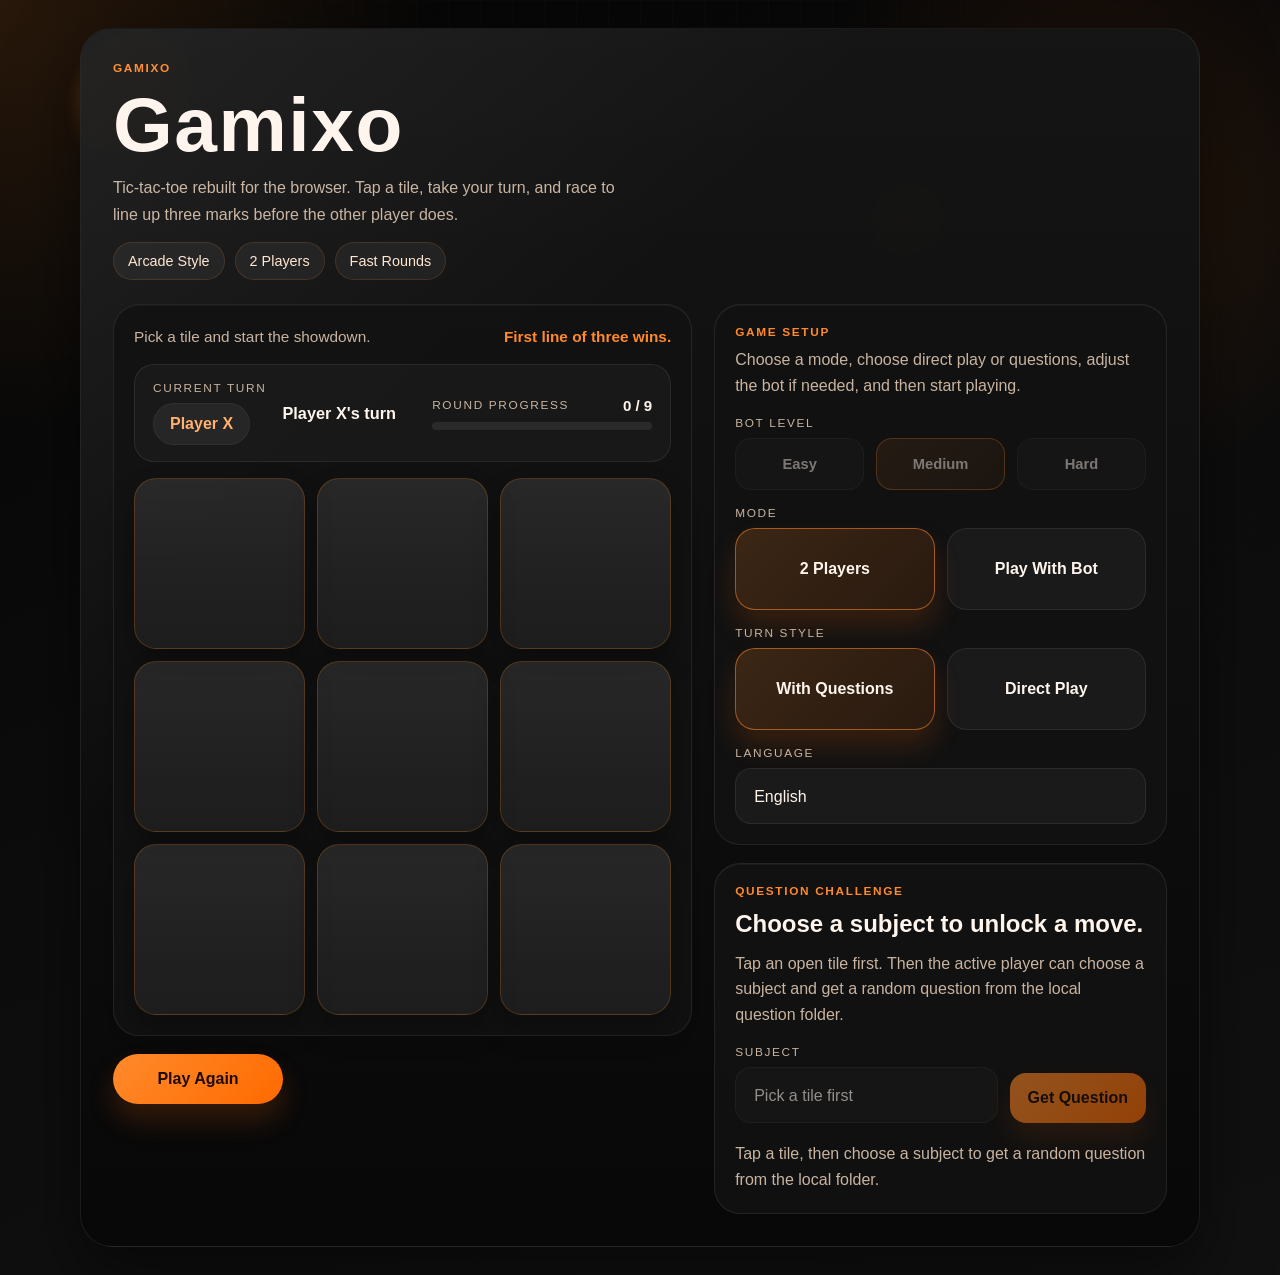
==== web/gamixo/index.html @ 74c3f512 "adding question choice" ====
<!DOCTYPE html>
<html lang="en">
<head>
  <meta charset="UTF-8">
  <meta name="viewport" content="width=device-width, initial-scale=1.0">
  <title>Gamixo</title>
  <link rel="stylesheet" href="../styles.css?v=20260408-2">
</head>
<body>
  <main class="app-shell">
    <div class="orb orb-one" aria-hidden="true"></div>
    <div class="orb orb-two" aria-hidden="true"></div>
    <div class="orb orb-three" aria-hidden="true"></div>

    <section class="hero-card">
      <header class="hero-header">
        <div class="brand-panel">
          <p class="eyebrow">Gamixo</p>
          <h1>Gamixo</h1>
          <p id="subtitleText" class="subtitle">
            Tic-tac-toe rebuilt for the browser. Tap a tile, take your turn, and race to line up three marks before the other player does.
          </p>
          <div id="highlightsStrip" class="fun-strip" aria-label="Game highlights">
            <span id="pillArcade" class="fun-pill">Arcade Style</span>
            <span id="pillPlayers" class="fun-pill">2 Players</span>
            <span id="pillRounds" class="fun-pill">Fast Rounds</span>
          </div>
        </div>
      </header>

      <div class="play-layout">
        <section class="board-stage">
          <div class="board-frame">
            <div class="board-caption">
              <span id="boardCaptionLead">Pick a tile and start the showdown.</span>
              <span id="boardCaptionAccent" class="caption-accent">First line of three wins.</span>
            </div>
            <div class="board-status">
              <div class="turn-indicator">
                <span id="turnLabel" class="turn-label">Current Turn</span>
                <strong id="turnBadge" class="turn-badge">Player X</strong>
              </div>
              <p id="statusMessage" class="status-message">Player X's turn</p>
              <div class="progress-block">
                <div class="progress-copy">
                  <span id="progressLabel" class="turn-label">Round Progress</span>
                  <strong id="progressValue" class="progress-value">0 / 9</strong>
                </div>
                <div class="progress-track" aria-hidden="true">
                  <span id="progressFill" class="progress-fill"></span>
                </div>
              </div>
            </div>
            <div id="board" class="board" aria-label="Tic-Tac-Toe board" role="grid">
              <button class="cell" type="button" data-index="0" aria-label="Row 1 Column 1"></button>
              <button class="cell" type="button" data-index="1" aria-label="Row 1 Column 2"></button>
              <button class="cell" type="button" data-index="2" aria-label="Row 1 Column 3"></button>
              <button class="cell" type="button" data-index="3" aria-label="Row 2 Column 1"></button>
              <button class="cell" type="button" data-index="4" aria-label="Row 2 Column 2"></button>
              <button class="cell" type="button" data-index="5" aria-label="Row 2 Column 3"></button>
              <button class="cell" type="button" data-index="6" aria-label="Row 3 Column 1"></button>
              <button class="cell" type="button" data-index="7" aria-label="Row 3 Column 2"></button>
              <button class="cell" type="button" data-index="8" aria-label="Row 3 Column 3"></button>
            </div>
          </div>

          <div class="controls">
            <button id="resetButton" class="reset-button" type="button">Play Again</button>
          </div>
        </section>

        <aside class="side-panel">
          <section class="settings-card">
            <div class="settings-copy">
              <p id="setupTitle" class="panel-kicker">Game Setup</p>
              <p id="setupHint" class="panel-hint">Choose a mode, adjust the bot if needed, and then start playing.</p>
            </div>
            <div class="top-bar">
              <div class="level-switcher">
                <label id="botLevelLabel" class="language-label" for="botLevelSelect">Bot Level</label>
                <div class="chip-group" role="group" aria-labelledby="botLevelLabel">
                  <button id="levelEasyButton" class="chip-button" type="button" data-level="easy">Easy</button>
                  <button id="levelMediumButton" class="chip-button" type="button" data-level="medium">Medium</button>
                  <button id="levelHardButton" class="chip-button" type="button" data-level="hard">Hard</button>
                </div>
                <select id="botLevelSelect" class="language-select visually-hidden">
                  <option value="easy">Easy</option>
                  <option value="medium">Medium</option>
                  <option value="hard">Hard</option>
                </select>
              </div>
              <div class="mode-switcher">
                <label id="modeLabel" class="language-label" for="modeSelect">Mode</label>
                <div class="option-grid" role="group" aria-labelledby="modeLabel">
                  <button id="modeHumanButton" class="option-card" type="button" data-mode="human">2 Players</button>
                  <button id="modeBotButton" class="option-card" type="button" data-mode="bot">Play With Bot</button>
                </div>
                <select id="modeSelect" class="language-select visually-hidden">
                  <option value="human">2 Players</option>
                  <option value="bot">Play With Bot</option>
                </select>
              </div>
              <div class="play-style-switcher">
                <label id="playStyleLabel" class="language-label" for="playStyleSelect">Turn Style</label>
                <div class="option-grid" role="group" aria-labelledby="playStyleLabel">
                  <button id="playStyleQuestionsButton" class="option-card" type="button" data-play-style="questions">With Questions</button>
                  <button id="playStyleDirectButton" class="option-card" type="button" data-play-style="direct">Direct Play</button>
                </div>
                <select id="playStyleSelect" class="language-select visually-hidden">
                  <option value="questions">With Questions</option>
                  <option value="direct">Direct Play</option>
                </select>
              </div>
              <div class="language-switcher">
                <label id="languageLabel" class="language-label" for="languageSelect">Language</label>
                <select id="languageSelect" class="language-select">
                  <option value="en">English</option>
                  <option value="ar">العربية</option>
                </select>
              </div>
            </div>
          </section>

          <section id="quizPanel" class="quiz-panel" aria-live="polite">
            <div class="quiz-copy">
              <p id="quizKicker" class="quiz-kicker">Question Challenge</p>
              <h2 id="questionPrompt" class="quiz-question">Answer a question to claim your tile.</h2>
              <p id="questionMeta" class="quiz-meta">
                Pick any open tile, choose a subject, and get a random question. Wrong answers pass that tile to the other player.
              </p>
            </div>
            <div class="subject-controls">
              <label class="subject-picker" for="subjectSelect">
                <span id="subjectLabel" class="subject-label">Subject</span>
                <select id="subjectSelect" class="subject-select"></select>
              </label>
              <button id="loadQuestionButton" class="subject-button" type="button">Get Question</button>
            </div>
            <div id="choiceList" class="choice-list" role="list"></div>
            <p id="questionResult" class="question-result">Tap a tile when you're ready to start.</p>
          </section>
        </aside>
      </div>
    </section>
  </main>

  <script src="../script.js?v=20260408-2"></script>
</body>
</html>
---- web/styles.css ----
:root {
  --bg-base: #080808;
  --bg-surface: #121212;
  --bg-panel: rgba(18, 18, 18, 0.9);
  --bg-soft: rgba(255, 255, 255, 0.04);
  --border-soft: rgba(255, 255, 255, 0.08);
  --border-strong: rgba(255, 136, 26, 0.22);
  --text-main: #fff5ed;
  --text-soft: #c9b4a1;
  --accent-main: #ff8a2b;
  --accent-strong: #ff6a00;
  --accent-glow: rgba(255, 106, 0, 0.18);
  --win-glow: rgba(255, 214, 122, 0.24);
  --shadow-heavy: 0 26px 70px rgba(0, 0, 0, 0.5);
}

* {
  box-sizing: border-box;
}

html,
body {
  min-height: 100%;
}

body {
  margin: 0;
  font-family: "Avenir Next", "Trebuchet MS", "Segoe UI", sans-serif;
  color: var(--text-main);
  background:
    radial-gradient(circle at top left, rgba(255, 138, 43, 0.14), transparent 24%),
    radial-gradient(circle at 85% 15%, rgba(255, 106, 0, 0.12), transparent 20%),
    linear-gradient(160deg, #050505, #0d0d0d 52%, #111111);
}

body::before {
  content: "";
  position: fixed;
  inset: 0;
  pointer-events: none;
  background-image:
    linear-gradient(rgba(255, 255, 255, 0.02) 1px, transparent 1px),
    linear-gradient(90deg, rgba(255, 255, 255, 0.02) 1px, transparent 1px);
  background-size: 32px 32px;
  mask-image: radial-gradient(circle at center, black 52%, transparent 90%);
}

.app-shell {
  position: relative;
  min-height: 100vh;
  padding: 28px;
  display: grid;
  justify-items: center;
  align-items: start;
  overflow: hidden;
}

.hero-card {
  width: min(1120px, 100%);
  position: relative;
  z-index: 1;
  padding: 32px;
  border: 1px solid var(--border-soft);
  border-radius: 32px;
  background:
    linear-gradient(180deg, rgba(22, 22, 22, 0.94), rgba(8, 8, 8, 0.96)),
    rgba(0, 0, 0, 0.4);
  box-shadow: var(--shadow-heavy);
  backdrop-filter: blur(20px);
  animation: rise-in 420ms ease-out both;
}

.hero-card::before {
  content: "";
  position: absolute;
  inset: 0;
  border-radius: inherit;
  pointer-events: none;
  background: linear-gradient(135deg, rgba(255, 255, 255, 0.06), transparent 35%);
}

.hero-header {
  display: block;
}

.brand-panel {
  display: grid;
  gap: 14px;
}

.eyebrow,
.panel-kicker,
.quiz-kicker,
.turn-label,
.language-label,
.subject-label {
  margin: 0;
  font-size: 0.74rem;
  letter-spacing: 0.14em;
  text-transform: uppercase;
  color: var(--text-soft);
}

.eyebrow,
.panel-kicker,
.quiz-kicker {
  color: var(--accent-main);
  font-weight: 700;
}

h1 {
  margin: 0;
  font-size: clamp(2.6rem, 6vw, 4.9rem);
  line-height: 0.92;
  letter-spacing: 0.02em;
}

.subtitle {
  margin: 0;
  max-width: 58ch;
  color: var(--text-soft);
  line-height: 1.7;
  font-size: 1rem;
}

.fun-strip {
  display: flex;
  flex-wrap: wrap;
  gap: 10px;
}

.fun-pill {
  display: inline-flex;
  align-items: center;
  min-height: 38px;
  padding: 0 14px;
  border-radius: 999px;
  background: rgba(255, 255, 255, 0.05);
  border: 1px solid rgba(255, 138, 43, 0.16);
  color: #ffe6d1;
  font-size: 0.9rem;
}

.settings-card,
.quiz-panel,
.board-frame {
  position: relative;
  border-radius: 26px;
  border: 1px solid var(--border-soft);
  background: var(--bg-panel);
  box-shadow: inset 0 1px 0 rgba(255, 255, 255, 0.04);
}

.turn-indicator {
  display: grid;
  gap: 8px;
}

.turn-badge {
  display: inline-flex;
  align-items: center;
  justify-content: center;
  width: fit-content;
  min-height: 42px;
  padding: 0 16px;
  border-radius: 999px;
  background: rgba(255, 255, 255, 0.06);
  border: 1px solid rgba(255, 255, 255, 0.05);
  color: var(--accent-strong);
  font-weight: 800;
}

.status-message {
  margin: 0;
  font-size: 1.02rem;
  font-weight: 700;
  line-height: 1.5;
}

.board-status {
  display: grid;
  grid-template-columns: auto minmax(0, 1fr) minmax(160px, 220px);
  align-items: center;
  gap: 16px;
  padding: 16px 18px;
  margin-bottom: 16px;
  border-radius: 20px;
  border: 1px solid var(--border-soft);
  background: rgba(255, 255, 255, 0.03);
}

.progress-block {
  display: grid;
  gap: 8px;
}

.progress-copy {
  display: flex;
  align-items: center;
  justify-content: space-between;
  gap: 10px;
}

.progress-value {
  color: var(--text-main);
  font-size: 0.94rem;
  font-weight: 800;
}

.progress-track {
  position: relative;
  height: 8px;
  overflow: hidden;
  border-radius: 999px;
  background: rgba(255, 255, 255, 0.08);
}

.progress-fill {
  display: block;
  height: 100%;
  width: 0;
  border-radius: inherit;
  background: linear-gradient(135deg, var(--accent-main), var(--accent-strong));
  box-shadow: 0 0 18px rgba(255, 106, 0, 0.24);
  transition: width 180ms ease;
}

.play-layout {
  display: grid;
  grid-template-columns: minmax(0, 1.1fr) minmax(320px, 0.86fr);
  gap: 22px;
  margin-top: 24px;
}

.board-stage,
.side-panel {
  display: grid;
  gap: 18px;
  align-content: start;
}

.board-frame {
  padding: 20px;
}

.board-caption {
  display: flex;
  align-items: center;
  justify-content: space-between;
  gap: 12px;
  margin-bottom: 16px;
  color: var(--text-soft);
  font-size: 0.96rem;
  line-height: 1.5;
}

.caption-accent {
  color: var(--accent-main);
  font-weight: 700;
}

.board {
  display: grid;
  grid-template-columns: repeat(3, minmax(92px, 1fr));
  gap: 12px;
}

.cell {
  aspect-ratio: 1;
  border: 1px solid var(--border-strong);
  border-radius: 22px;
  background:
    linear-gradient(180deg, rgba(255, 255, 255, 0.08), rgba(255, 255, 255, 0.03)),
    rgba(255, 255, 255, 0.02);
  color: var(--text-main);
  font: inherit;
  font-size: clamp(2.8rem, 9vw, 4.5rem);
  font-weight: 800;
  cursor: pointer;
  transition: transform 120ms ease, border-color 120ms ease, box-shadow 120ms ease, background 120ms ease;
  box-shadow: 0 16px 28px rgba(0, 0, 0, 0.28);
  animation: reveal-up 360ms ease both;
}

.cell:nth-child(1) { animation-delay: 20ms; }
.cell:nth-child(2) { animation-delay: 40ms; }
.cell:nth-child(3) { animation-delay: 60ms; }
.cell:nth-child(4) { animation-delay: 80ms; }
.cell:nth-child(5) { animation-delay: 100ms; }
.cell:nth-child(6) { animation-delay: 120ms; }
.cell:nth-child(7) { animation-delay: 140ms; }
.cell:nth-child(8) { animation-delay: 160ms; }
.cell:nth-child(9) { animation-delay: 180ms; }

.cell:hover:not(:disabled),
.cell:focus-visible:not(:disabled) {
  transform: translateY(-2px);
  border-color: rgba(255, 138, 43, 0.5);
  box-shadow: 0 18px 30px var(--accent-glow);
  outline: none;
}

.cell:disabled {
  cursor: default;
  opacity: 1;
}

.cell[data-player="X"] {
  color: #ffb16d;
  text-shadow: 0 10px 22px rgba(255, 138, 43, 0.28);
}

.cell[data-player="O"] {
  color: var(--accent-strong);
  text-shadow: 0 10px 22px rgba(255, 106, 0, 0.28);
}

.cell.winning {
  border-color: rgba(255, 214, 122, 0.85);
  box-shadow:
    0 0 0 4px rgba(255, 214, 122, 0.14),
    0 18px 30px var(--win-glow);
}

.controls {
  display: flex;
  justify-content: flex-start;
}

.reset-button,
.subject-button {
  min-height: 50px;
  border: 0;
  border-radius: 16px;
  padding: 0 18px;
  background: linear-gradient(135deg, var(--accent-main), var(--accent-strong));
  color: #1d0b00;
  font: inherit;
  font-weight: 800;
  cursor: pointer;
  transition: transform 120ms ease, box-shadow 120ms ease, opacity 120ms ease;
  box-shadow: 0 16px 28px rgba(255, 106, 0, 0.18);
}

.reset-button {
  min-width: 170px;
  border-radius: 999px;
}

.reset-button:hover,
.reset-button:focus-visible,
.subject-button:hover,
.subject-button:focus-visible {
  transform: translateY(-1px);
  box-shadow: 0 20px 32px rgba(255, 106, 0, 0.22);
  outline: none;
}

.settings-card,
.quiz-panel {
  padding: 20px;
}

.settings-card {
  display: grid;
  gap: 18px;
}

.settings-copy {
  display: grid;
  gap: 8px;
}

.name-grid {
  display: grid;
  grid-template-columns: repeat(2, minmax(0, 1fr));
  gap: 14px;
}

.name-field {
  display: grid;
  gap: 8px;
}

.panel-hint,
.quiz-meta,
.question-result {
  margin: 0;
  color: var(--text-soft);
  line-height: 1.6;
}

.top-bar {
  display: grid;
  grid-template-columns: 1fr;
  grid-template-areas:
    "level"
    "mode"
    "style"
    "language";
  gap: 16px;
}

.top-bar > * {
  min-width: 0;
}

.mode-switcher,
.level-switcher,
.play-style-switcher,
.language-switcher,
.subject-picker {
  display: grid;
  gap: 8px;
}

.mode-switcher {
  grid-area: mode;
}

.level-switcher {
  grid-area: level;
}

.play-style-switcher {
  grid-area: style;
}

.language-switcher {
  grid-area: language;
}

.visually-hidden {
  position: absolute;
  width: 1px;
  height: 1px;
  padding: 0;
  margin: -1px;
  overflow: hidden;
  clip: rect(0, 0, 0, 0);
  white-space: nowrap;
  border: 0;
}

.option-grid {
  display: grid;
  grid-template-columns: repeat(2, minmax(0, 1fr));
  gap: 12px;
}

.option-card,
.chip-button,
.language-select,
.subject-select {
  border: 1px solid var(--border-soft);
  background: rgba(255, 255, 255, 0.04);
  color: var(--text-main);
  font-family: "Trebuchet MS", "Avenir Next", "Segoe UI", sans-serif;
  cursor: pointer;
  transition: transform 120ms ease, border-color 120ms ease, box-shadow 120ms ease, background 120ms ease;
}

.option-card {
  min-height: 82px;
  padding: 18px 20px;
  border-radius: 20px;
  text-align: center;
  font-weight: 800;
  font-size: 1rem;
  line-height: 1.25;
  white-space: normal;
  text-wrap: balance;
}

.chip-group {
  display: grid;
  grid-template-columns: repeat(3, minmax(96px, 1fr));
  gap: 12px;
}

.chip-button {
  min-height: 52px;
  border-radius: 16px;
  font-weight: 700;
  font-size: 0.92rem;
  padding: 0 14px;
  white-space: nowrap;
  text-align: center;
  overflow: hidden;
  text-overflow: ellipsis;
}

.option-card:hover,
.option-card:focus-visible,
.chip-button:hover,
.chip-button:focus-visible {
  transform: translateY(-1px);
  border-color: rgba(255, 138, 43, 0.4);
  box-shadow: 0 14px 26px rgba(255, 106, 0, 0.12);
  outline: none;
}

.option-card.is-active,
.chip-button.is-active {
  border-color: rgba(255, 138, 43, 0.55);
  background: linear-gradient(135deg, rgba(255, 138, 43, 0.18), rgba(255, 106, 0, 0.1));
  box-shadow: 0 16px 28px rgba(255, 106, 0, 0.16);
}

.chip-button:disabled {
  opacity: 0.45;
  cursor: not-allowed;
  box-shadow: none;
  transform: none;
}

.language-select,
.subject-select,
.name-input {
  width: 100%;
  min-height: 56px;
  padding: 0 18px;
  border-radius: 16px;
  border: 1px solid var(--border-soft);
  background: var(--bg-soft);
  color: var(--text-main);
  font-size: 1rem;
  line-height: 1.2;
  appearance: none;
}

.language-select:focus-visible,
.subject-select:focus-visible,
.name-input:focus-visible {
  outline: none;
  border-color: rgba(255, 106, 0, 0.45);
  box-shadow: 0 0 0 4px rgba(255, 106, 0, 0.12);
}

.quiz-panel {
  display: grid;
  gap: 18px;
}

.quiz-copy {
  display: grid;
  gap: 10px;
}

.quiz-question {
  margin: 0;
  font-size: clamp(1.15rem, 3vw, 1.5rem);
  line-height: 1.35;
}

.subject-controls {
  display: grid;
  grid-template-columns: minmax(0, 1fr) auto;
  gap: 12px;
  align-items: end;
}

.choice-list {
  display: grid;
  gap: 10px;
}

.choice-list:empty {
  display: none;
}

.choice-button {
  width: 100%;
  padding: 14px 16px;
  border-radius: 16px;
  border: 1px solid var(--border-soft);
  background: rgba(255, 255, 255, 0.03);
  color: var(--text-main);
  font: inherit;
  font-weight: 700;
  text-align: left;
  cursor: pointer;
  transition: border-color 120ms ease, background 120ms ease, transform 120ms ease;
}

.choice-button:hover,
.choice-button:focus-visible {
  transform: translateY(-1px);
  border-color: rgba(255, 138, 43, 0.45);
  background: rgba(255, 106, 0, 0.08);
  outline: none;
}

.subject-button:disabled,
.subject-select:disabled,
.language-select:disabled {
  opacity: 0.55;
  cursor: not-allowed;
}

.orb {
  position: absolute;
  border-radius: 50%;
  pointer-events: none;
  filter: blur(8px);
  opacity: 0.75;
  animation: float-around 12s ease-in-out infinite;
}

.orb-one {
  top: 3%;
  left: 6%;
  width: 140px;
  height: 140px;
  background: radial-gradient(circle at 30% 30%, rgba(255, 138, 43, 0.5), transparent 70%);
}

.orb-two {
  right: 8%;
  bottom: 8%;
  width: 190px;
  height: 190px;
  background: radial-gradient(circle at 30% 30%, rgba(255, 106, 0, 0.42), transparent 72%);
  animation-delay: -4s;
}

.orb-three {
  right: 24%;
  top: 14%;
  width: 110px;
  height: 110px;
  background: radial-gradient(circle at 30% 30%, rgba(255, 177, 109, 0.35), transparent 70%);
  animation-delay: -7s;
}

body[data-turn="X"] .turn-badge {
  color: #ffb16d;
}

body[data-turn="O"] .turn-badge {
  color: var(--accent-strong);
}

body[data-outcome="win"] .board-status {
  background: linear-gradient(135deg, rgba(255, 255, 255, 0.04), rgba(255, 214, 122, 0.12));
}

body[data-outcome="draw"] .board-status {
  background: linear-gradient(135deg, rgba(255, 255, 255, 0.04), rgba(255, 106, 0, 0.1));
}

html[dir="rtl"] body {
  font-family: "Geeza Pro", "Al Bayan", "Tahoma", sans-serif;
}

html[dir="rtl"] .status-message,
html[dir="rtl"] .choice-button,
html[dir="rtl"] .question-result,
html[dir="rtl"] .subtitle,
html[dir="rtl"] .panel-hint,
html[dir="rtl"] .quiz-meta {
  text-align: right;
}

html[dir="rtl"] .board-caption,
html[dir="rtl"] .hero-header {
  direction: rtl;
}

html[dir="rtl"] .controls {
  justify-content: flex-end;
}

html[dir="rtl"] .progress-copy {
  flex-direction: row-reverse;
}

@keyframes rise-in {
  from {
    opacity: 0;
    transform: translateY(14px);
  }
  to {
    opacity: 1;
    transform: translateY(0);
  }
}

@keyframes reveal-up {
  from {
    opacity: 0;
    transform: translateY(10px);
  }
  to {
    opacity: 1;
    transform: translateY(0);
  }
}

@keyframes float-around {
  0%,
  100% {
    transform: translateY(0) translateX(0);
  }
  50% {
    transform: translateY(-12px) translateX(8px);
  }
}

@media (max-width: 960px) {
  .play-layout {
    grid-template-columns: 1fr;
  }
}

@media (max-width: 720px) {
  .app-shell {
    padding: 18px;
  }

  .hero-card {
    padding: 22px;
    border-radius: 24px;
  }

  .top-bar {
    grid-template-columns: 1fr;
  }

  .option-grid,
  .chip-group,
  .name-grid {
    grid-template-columns: 1fr;
  }

  .subject-controls {
    grid-template-columns: 1fr;
  }

  .board-caption {
    flex-direction: column;
    align-items: flex-start;
  }

  .board-status {
    flex-direction: column;
    align-items: flex-start;
    grid-template-columns: 1fr;
  }

  .board {
    gap: 10px;
  }

  .cell {
    border-radius: 18px;
  }
}
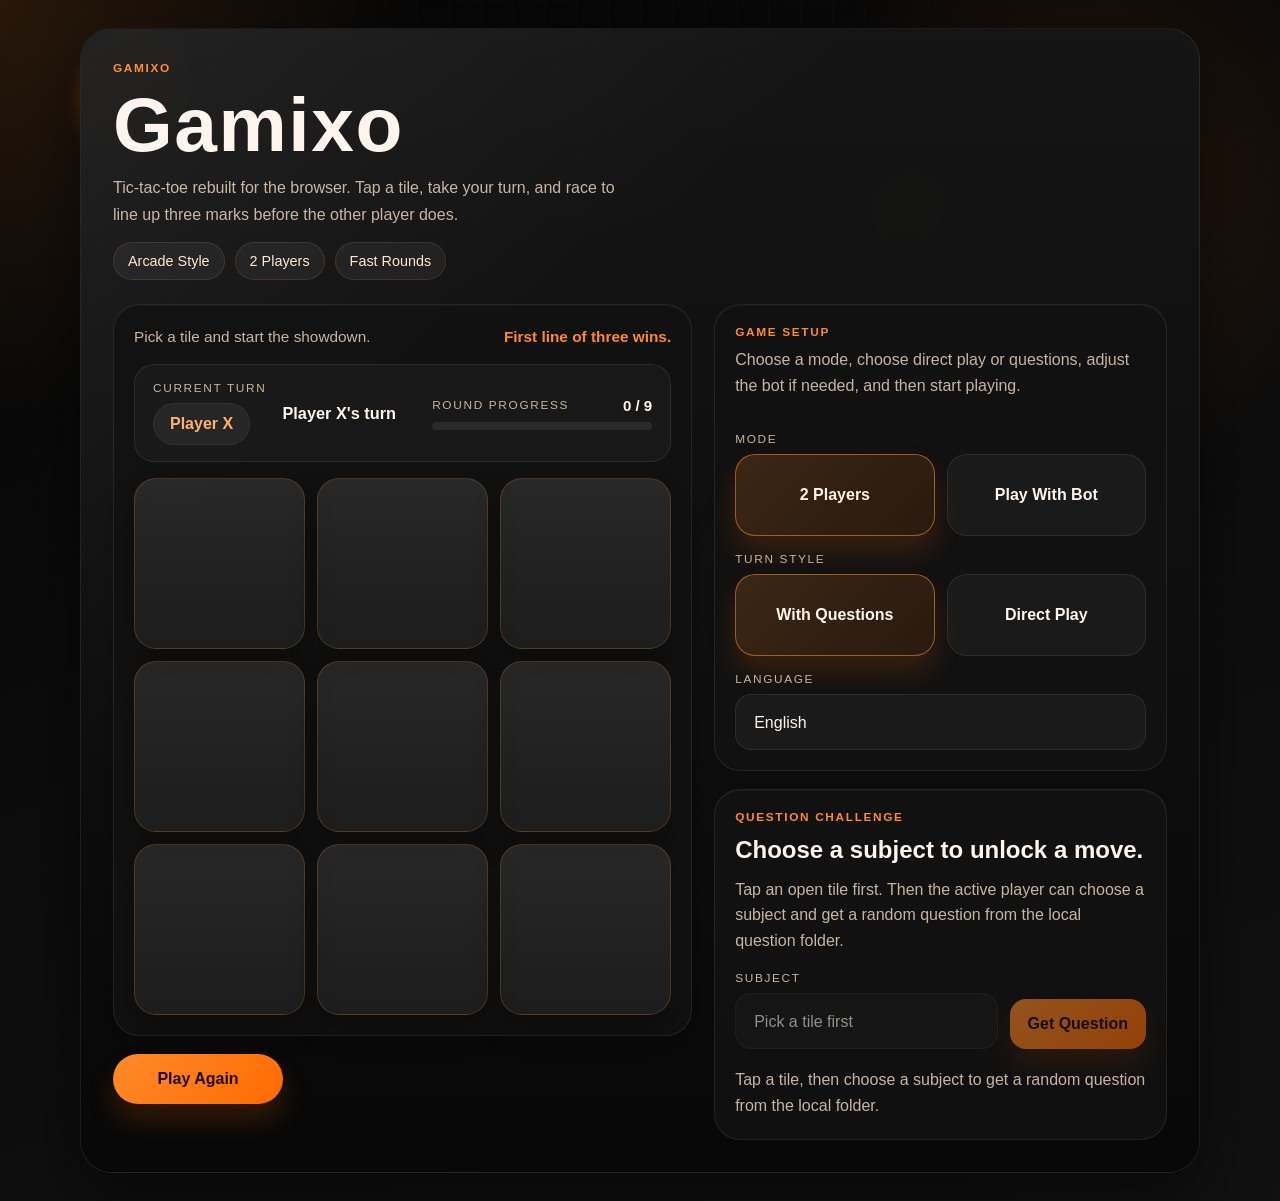
==== commit 6f0b6633: "fixing question appear in direct" ====
--- a/web/gamixo/index.html
+++ b/web/gamixo/index.html
@@ -4,7 +4,7 @@
   <meta charset="UTF-8">
   <meta name="viewport" content="width=device-width, initial-scale=1.0">
   <title>Gamixo</title>
-  <link rel="stylesheet" href="../styles.css?v=20260408-2">
+  <link rel="stylesheet" href="../styles.css?v=20260408-6">
 </head>
 <body>
   <main class="app-shell">
@@ -144,6 +144,6 @@
     </section>
   </main>
 
-  <script src="../script.js?v=20260408-2"></script>
+  <script src="../script.js?v=20260408-6"></script>
 </body>
 </html>
--- a/web/styles.css
+++ b/web/styles.css
@@ -18,6 +18,10 @@
   box-sizing: border-box;
 }
 
+[hidden] {
+  display: none !important;
+}
+
 html,
 body {
   min-height: 100%;
@@ -263,6 +267,8 @@
   display: grid;
   grid-template-columns: repeat(3, minmax(92px, 1fr));
   gap: 12px;
+  grid-auto-flow: row;
+  direction: ltr;
 }
 
 .cell {
@@ -282,15 +288,15 @@
   animation: reveal-up 360ms ease both;
 }
 
-.cell:nth-child(1) { animation-delay: 20ms; }
-.cell:nth-child(2) { animation-delay: 40ms; }
-.cell:nth-child(3) { animation-delay: 60ms; }
-.cell:nth-child(4) { animation-delay: 80ms; }
-.cell:nth-child(5) { animation-delay: 100ms; }
-.cell:nth-child(6) { animation-delay: 120ms; }
-.cell:nth-child(7) { animation-delay: 140ms; }
-.cell:nth-child(8) { animation-delay: 160ms; }
-.cell:nth-child(9) { animation-delay: 180ms; }
+.cell:nth-child(1) { grid-column: 1; grid-row: 1; animation-delay: 20ms; }
+.cell:nth-child(2) { grid-column: 2; grid-row: 1; animation-delay: 40ms; }
+.cell:nth-child(3) { grid-column: 3; grid-row: 1; animation-delay: 60ms; }
+.cell:nth-child(4) { grid-column: 1; grid-row: 2; animation-delay: 80ms; }
+.cell:nth-child(5) { grid-column: 2; grid-row: 2; animation-delay: 100ms; }
+.cell:nth-child(6) { grid-column: 3; grid-row: 2; animation-delay: 120ms; }
+.cell:nth-child(7) { grid-column: 1; grid-row: 3; animation-delay: 140ms; }
+.cell:nth-child(8) { grid-column: 2; grid-row: 3; animation-delay: 160ms; }
+.cell:nth-child(9) { grid-column: 3; grid-row: 3; animation-delay: 180ms; }
 
 .cell:hover:not(:disabled),
 .cell:focus-visible:not(:disabled) {
@@ -507,6 +513,13 @@
   box-shadow: 0 16px 28px rgba(255, 106, 0, 0.16);
 }
 
+.option-card:disabled {
+  opacity: 0.45;
+  cursor: not-allowed;
+  box-shadow: none;
+  transform: none;
+}
+
 .chip-button:disabled {
   opacity: 0.45;
   cursor: not-allowed;
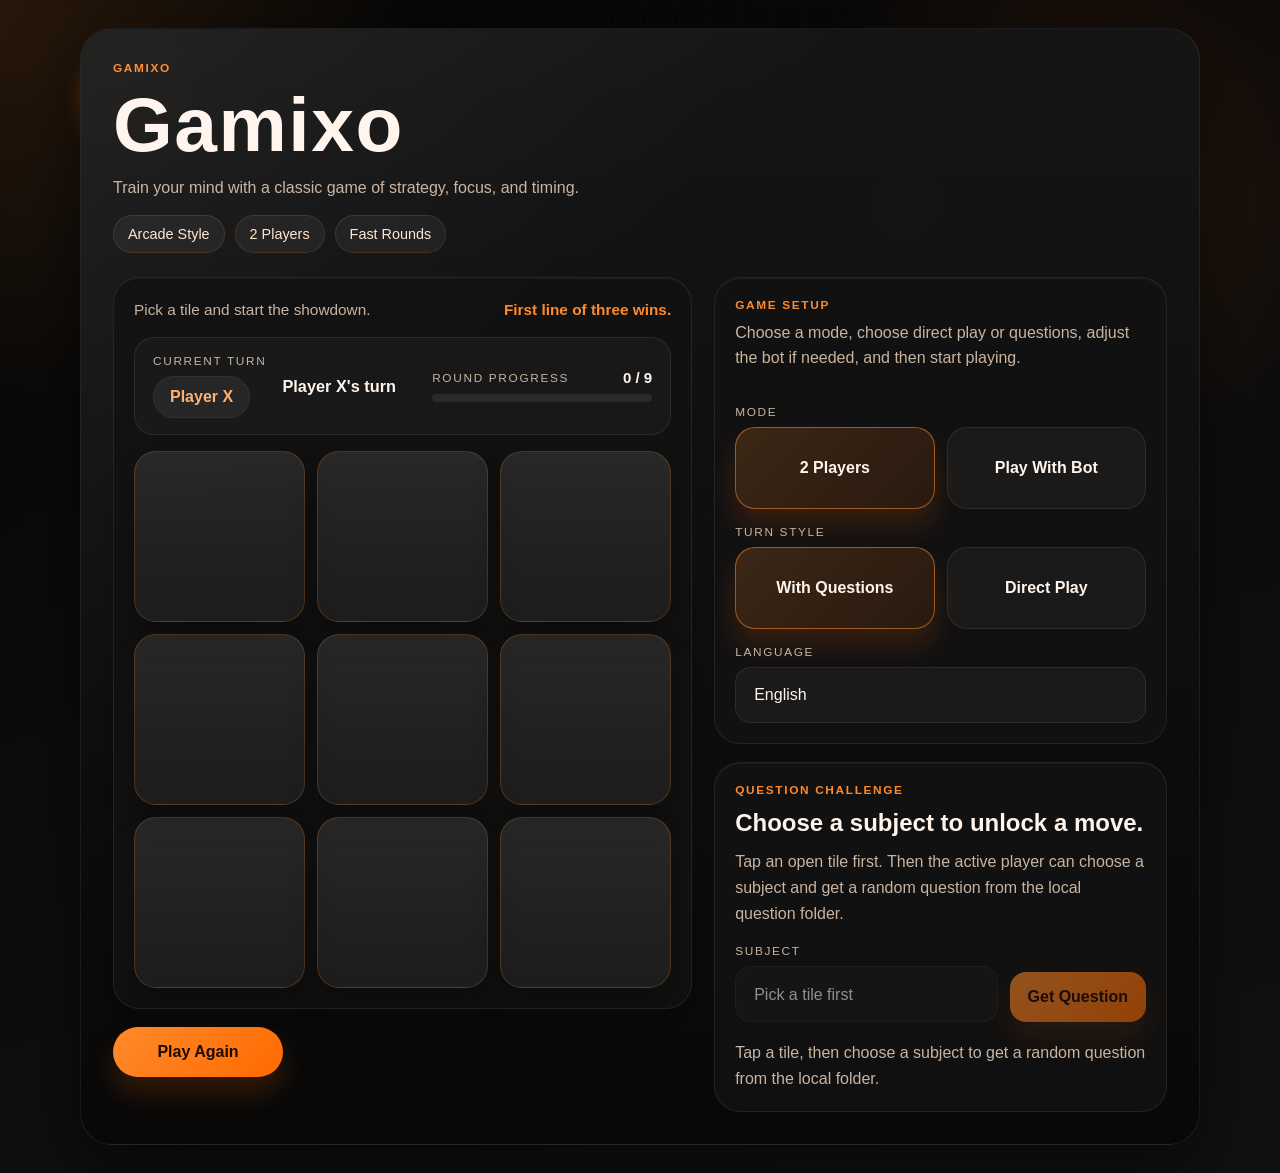
==== commit de67b28e: "opening question optin with bot" ====
--- a/web/gamixo/index.html
+++ b/web/gamixo/index.html
@@ -4,7 +4,7 @@
   <meta charset="UTF-8">
   <meta name="viewport" content="width=device-width, initial-scale=1.0">
   <title>Gamixo</title>
-  <link rel="stylesheet" href="../styles.css?v=20260408-6">
+  <link rel="stylesheet" href="../styles.css?v=20260408-8">
 </head>
 <body>
   <main class="app-shell">
@@ -144,6 +144,6 @@
     </section>
   </main>
 
-  <script src="../script.js?v=20260408-6"></script>
+  <script src="../script.js?v=20260408-8"></script>
 </body>
 </html>
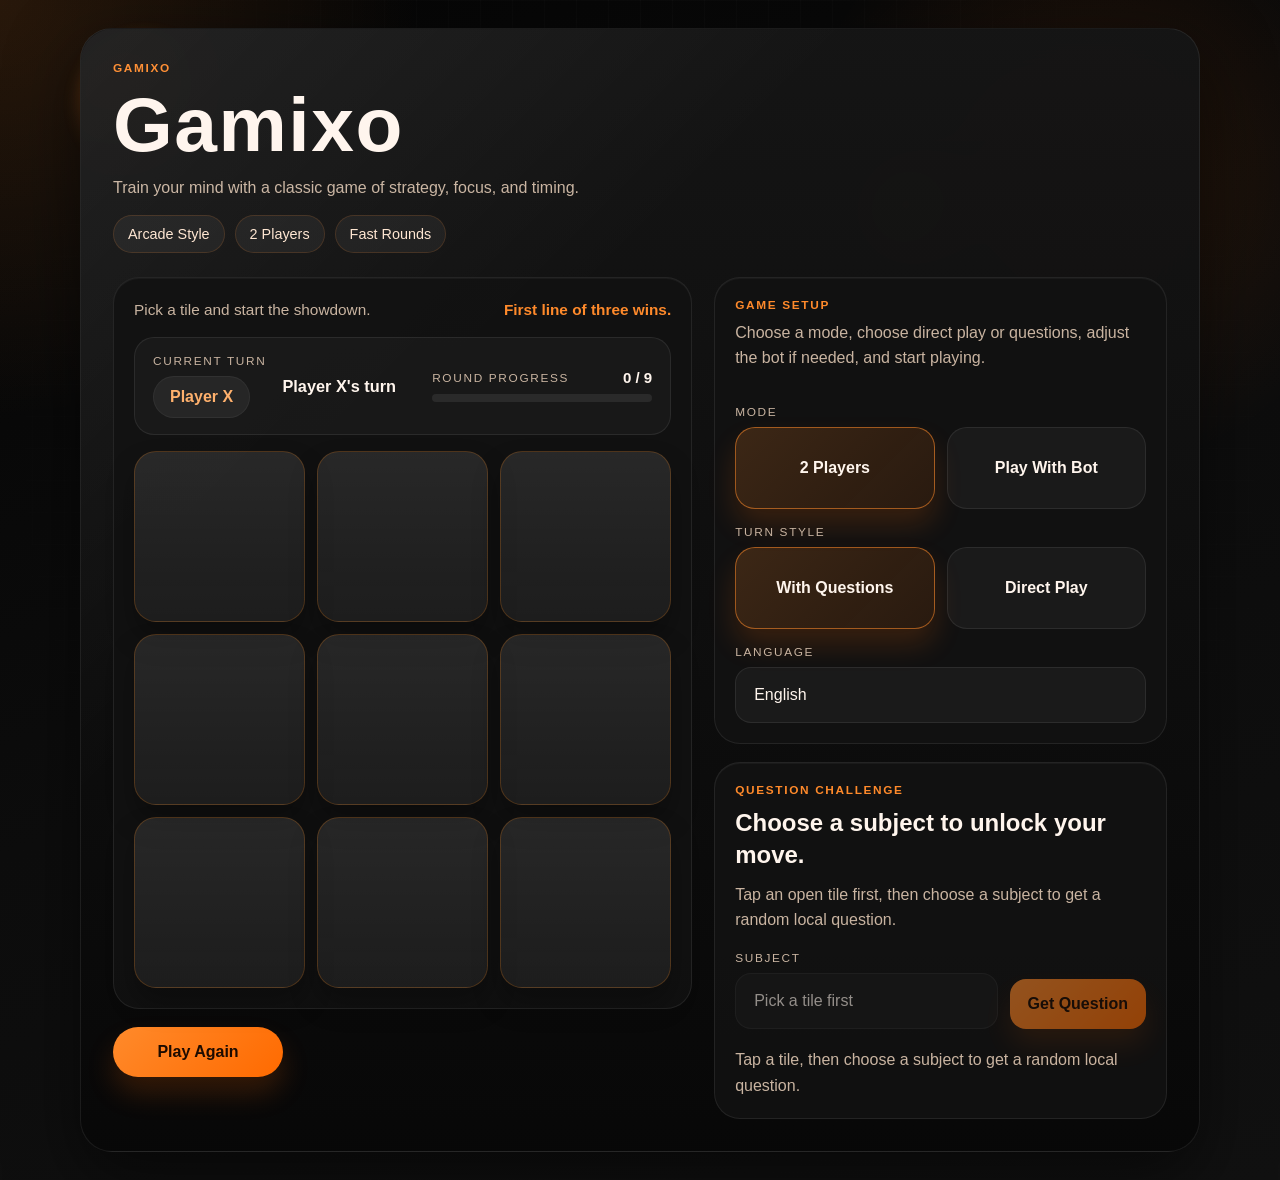
==== commit 40cd4f5e: "polish base1" ====
--- a/web/gamixo/index.html
+++ b/web/gamixo/index.html
@@ -4,7 +4,7 @@
   <meta charset="UTF-8">
   <meta name="viewport" content="width=device-width, initial-scale=1.0">
   <title>Gamixo</title>
-  <link rel="stylesheet" href="../styles.css?v=20260408-8">
+  <link rel="stylesheet" href="../styles.css?v=20260408-9">
 </head>
 <body>
   <main class="app-shell">
@@ -73,7 +73,7 @@
           <section class="settings-card">
             <div class="settings-copy">
               <p id="setupTitle" class="panel-kicker">Game Setup</p>
-              <p id="setupHint" class="panel-hint">Choose a mode, adjust the bot if needed, and then start playing.</p>
+              <p id="setupHint" class="panel-hint">Choose a mode, choose direct play or questions, adjust the bot if needed, and start playing.</p>
             </div>
             <div class="top-bar">
               <div class="level-switcher">
@@ -137,13 +137,13 @@
               <button id="loadQuestionButton" class="subject-button" type="button">Get Question</button>
             </div>
             <div id="choiceList" class="choice-list" role="list"></div>
-            <p id="questionResult" class="question-result">Tap a tile when you're ready to start.</p>
+            <p id="questionResult" class="question-result">Tap a tile, then choose a subject to start.</p>
           </section>
         </aside>
       </div>
     </section>
   </main>
 
-  <script src="../script.js?v=20260408-8"></script>
+  <script src="../script.js?v=20260408-9"></script>
 </body>
 </html>
--- a/web/styles.css
+++ b/web/styles.css
@@ -377,17 +377,6 @@
   gap: 8px;
 }
 
-.name-grid {
-  display: grid;
-  grid-template-columns: repeat(2, minmax(0, 1fr));
-  gap: 14px;
-}
-
-.name-field {
-  display: grid;
-  gap: 8px;
-}
-
 .panel-hint,
 .quiz-meta,
 .question-result {
@@ -528,8 +517,7 @@
 }
 
 .language-select,
-.subject-select,
-.name-input {
+.subject-select {
   width: 100%;
   min-height: 56px;
   padding: 0 18px;
@@ -543,8 +531,7 @@
 }
 
 .language-select:focus-visible,
-.subject-select:focus-visible,
-.name-input:focus-visible {
+.subject-select:focus-visible {
   outline: none;
   border-color: rgba(255, 106, 0, 0.45);
   box-shadow: 0 0 0 4px rgba(255, 106, 0, 0.12);
@@ -741,8 +728,7 @@
   }
 
   .option-grid,
-  .chip-group,
-  .name-grid {
+  .chip-group {
     grid-template-columns: 1fr;
   }
 
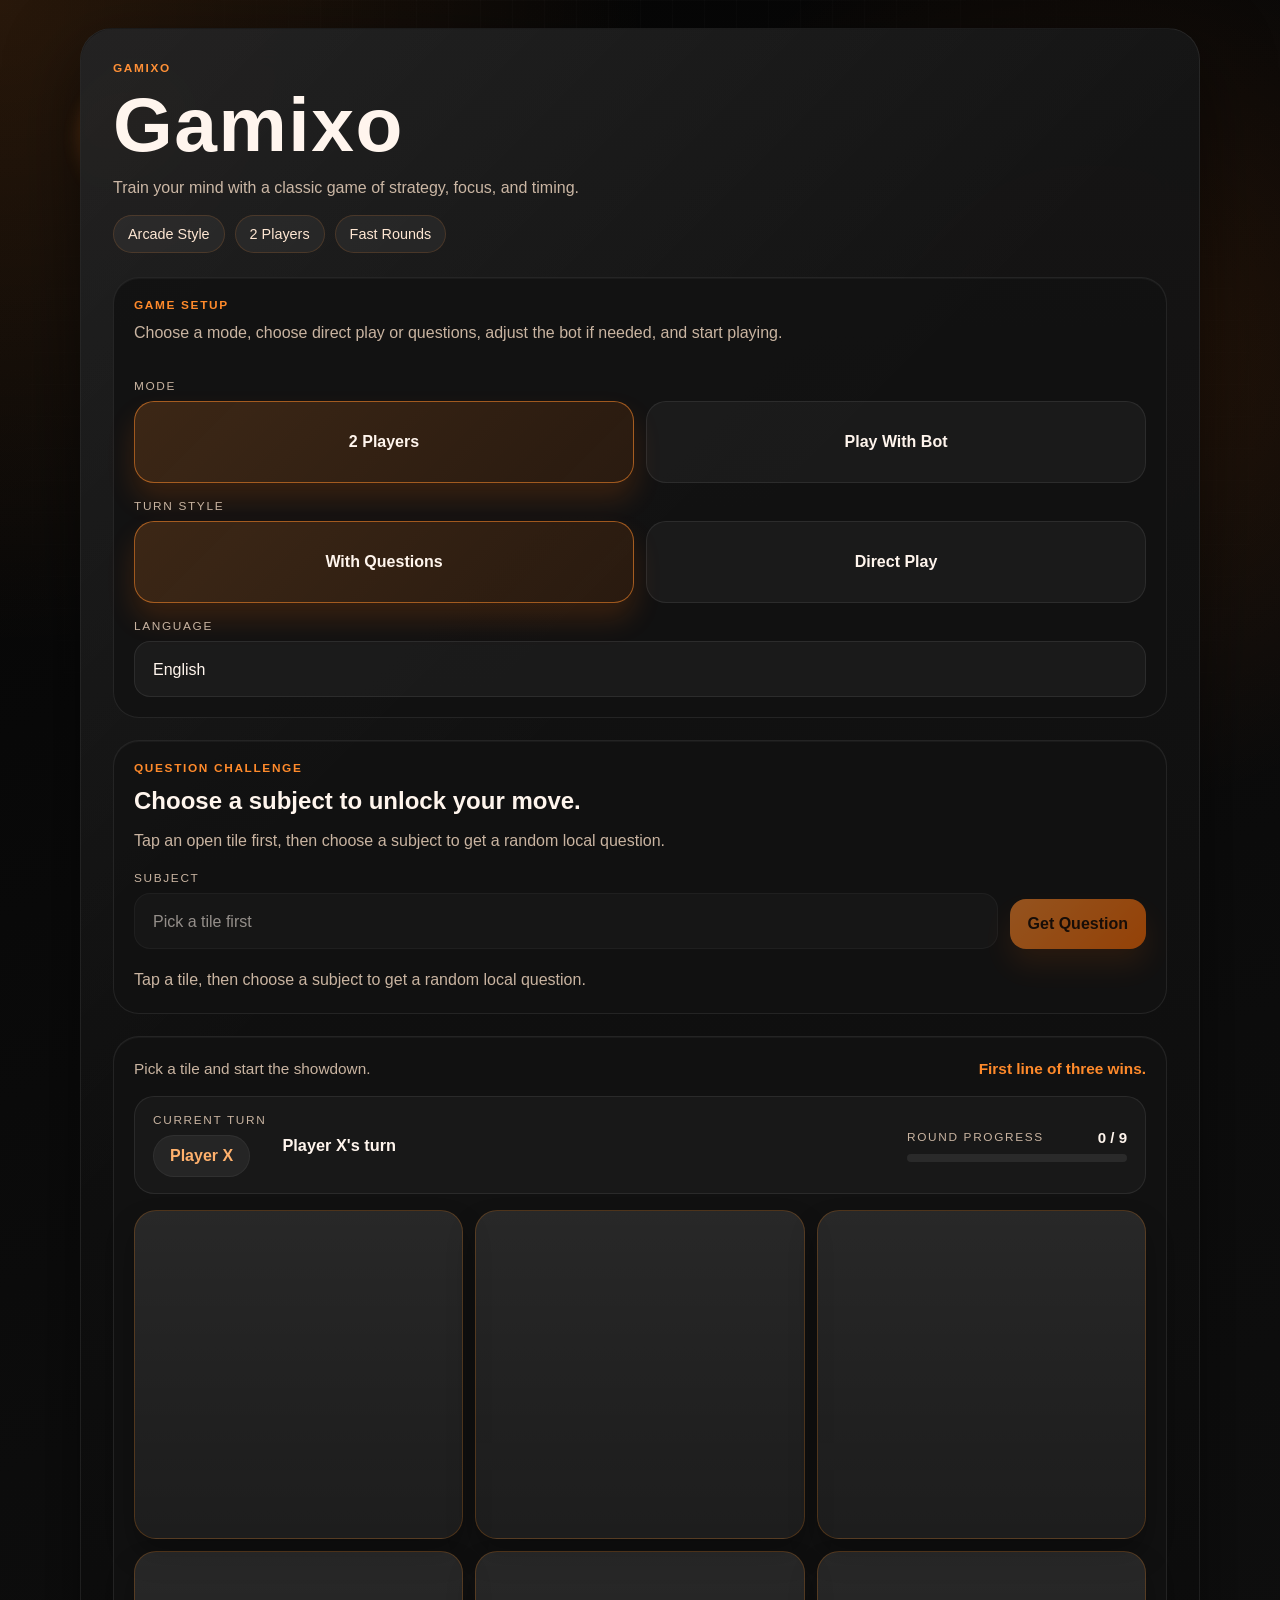
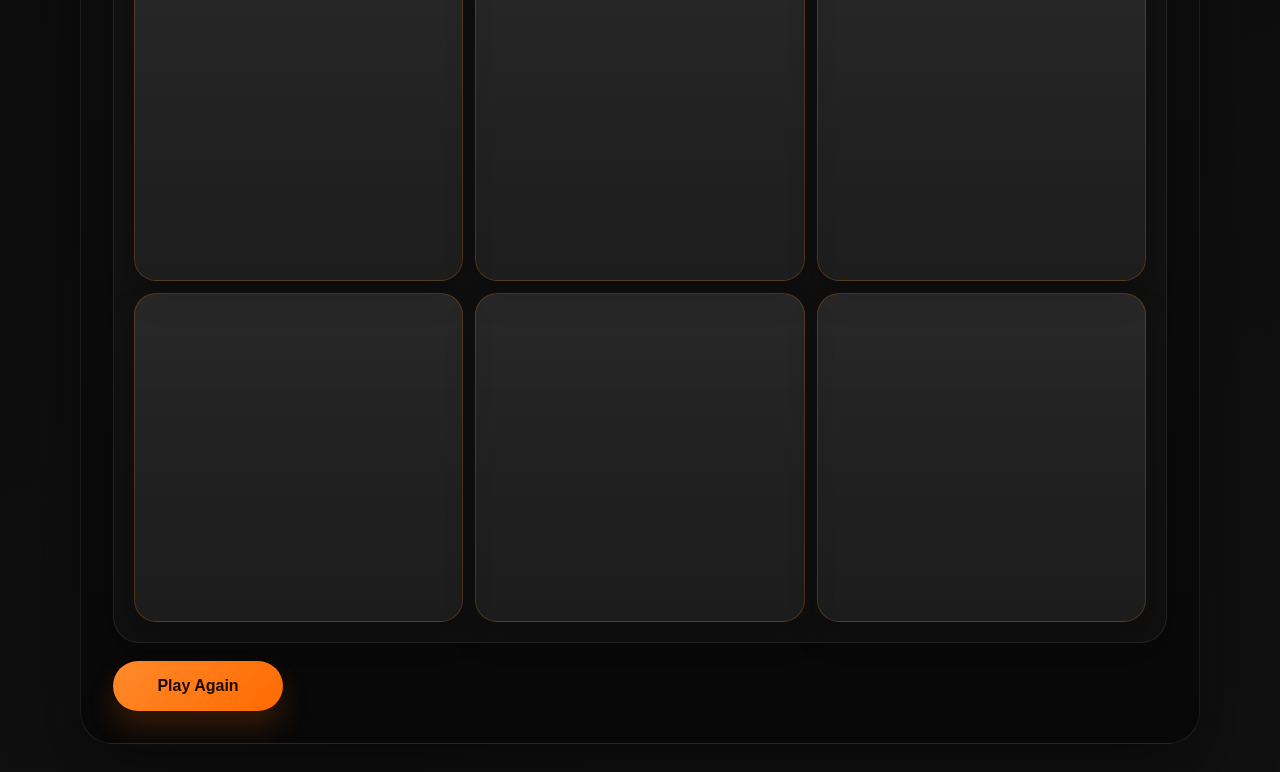
==== commit 0eac9b5a: "changing layout1" ====
--- a/web/gamixo/index.html
+++ b/web/gamixo/index.html
@@ -29,48 +29,7 @@
       </header>
 
       <div class="play-layout">
-        <section class="board-stage">
-          <div class="board-frame">
-            <div class="board-caption">
-              <span id="boardCaptionLead">Pick a tile and start the showdown.</span>
-              <span id="boardCaptionAccent" class="caption-accent">First line of three wins.</span>
-            </div>
-            <div class="board-status">
-              <div class="turn-indicator">
-                <span id="turnLabel" class="turn-label">Current Turn</span>
-                <strong id="turnBadge" class="turn-badge">Player X</strong>
-              </div>
-              <p id="statusMessage" class="status-message">Player X's turn</p>
-              <div class="progress-block">
-                <div class="progress-copy">
-                  <span id="progressLabel" class="turn-label">Round Progress</span>
-                  <strong id="progressValue" class="progress-value">0 / 9</strong>
-                </div>
-                <div class="progress-track" aria-hidden="true">
-                  <span id="progressFill" class="progress-fill"></span>
-                </div>
-              </div>
-            </div>
-            <div id="board" class="board" aria-label="Tic-Tac-Toe board" role="grid">
-              <button class="cell" type="button" data-index="0" aria-label="Row 1 Column 1"></button>
-              <button class="cell" type="button" data-index="1" aria-label="Row 1 Column 2"></button>
-              <button class="cell" type="button" data-index="2" aria-label="Row 1 Column 3"></button>
-              <button class="cell" type="button" data-index="3" aria-label="Row 2 Column 1"></button>
-              <button class="cell" type="button" data-index="4" aria-label="Row 2 Column 2"></button>
-              <button class="cell" type="button" data-index="5" aria-label="Row 2 Column 3"></button>
-              <button class="cell" type="button" data-index="6" aria-label="Row 3 Column 1"></button>
-              <button class="cell" type="button" data-index="7" aria-label="Row 3 Column 2"></button>
-              <button class="cell" type="button" data-index="8" aria-label="Row 3 Column 3"></button>
-            </div>
-          </div>
-
-          <div class="controls">
-            <button id="resetButton" class="reset-button" type="button">Play Again</button>
-          </div>
-        </section>
-
-        <aside class="side-panel">
-          <section class="settings-card">
+        <section class="settings-card">
             <div class="settings-copy">
               <p id="setupTitle" class="panel-kicker">Game Setup</p>
               <p id="setupHint" class="panel-hint">Choose a mode, choose direct play or questions, adjust the bot if needed, and start playing.</p>
@@ -139,7 +98,46 @@
             <div id="choiceList" class="choice-list" role="list"></div>
             <p id="questionResult" class="question-result">Tap a tile, then choose a subject to start.</p>
           </section>
-        </aside>
+
+        <section class="board-stage">
+          <div class="board-frame">
+            <div class="board-caption">
+              <span id="boardCaptionLead">Pick a tile and start the showdown.</span>
+              <span id="boardCaptionAccent" class="caption-accent">First line of three wins.</span>
+            </div>
+            <div class="board-status">
+              <div class="turn-indicator">
+                <span id="turnLabel" class="turn-label">Current Turn</span>
+                <strong id="turnBadge" class="turn-badge">Player X</strong>
+              </div>
+              <p id="statusMessage" class="status-message">Player X's turn</p>
+              <div class="progress-block">
+                <div class="progress-copy">
+                  <span id="progressLabel" class="turn-label">Round Progress</span>
+                  <strong id="progressValue" class="progress-value">0 / 9</strong>
+                </div>
+                <div class="progress-track" aria-hidden="true">
+                  <span id="progressFill" class="progress-fill"></span>
+                </div>
+              </div>
+            </div>
+            <div id="board" class="board" aria-label="Tic-Tac-Toe board" role="grid">
+              <button class="cell" type="button" data-index="0" aria-label="Row 1 Column 1"></button>
+              <button class="cell" type="button" data-index="1" aria-label="Row 1 Column 2"></button>
+              <button class="cell" type="button" data-index="2" aria-label="Row 1 Column 3"></button>
+              <button class="cell" type="button" data-index="3" aria-label="Row 2 Column 1"></button>
+              <button class="cell" type="button" data-index="4" aria-label="Row 2 Column 2"></button>
+              <button class="cell" type="button" data-index="5" aria-label="Row 2 Column 3"></button>
+              <button class="cell" type="button" data-index="6" aria-label="Row 3 Column 1"></button>
+              <button class="cell" type="button" data-index="7" aria-label="Row 3 Column 2"></button>
+              <button class="cell" type="button" data-index="8" aria-label="Row 3 Column 3"></button>
+            </div>
+          </div>
+
+          <div class="controls">
+            <button id="resetButton" class="reset-button" type="button">Play Again</button>
+          </div>
+        </section>
       </div>
     </section>
   </main>
--- a/web/styles.css
+++ b/web/styles.css
@@ -231,13 +231,15 @@
 
 .play-layout {
   display: grid;
-  grid-template-columns: minmax(0, 1.1fr) minmax(320px, 0.86fr);
+  grid-template-columns: 1fr;
   gap: 22px;
   margin-top: 24px;
 }
 
 .board-stage,
-.side-panel {
+.side-panel,
+.settings-card,
+.quiz-panel {
   display: grid;
   gap: 18px;
   align-content: start;
